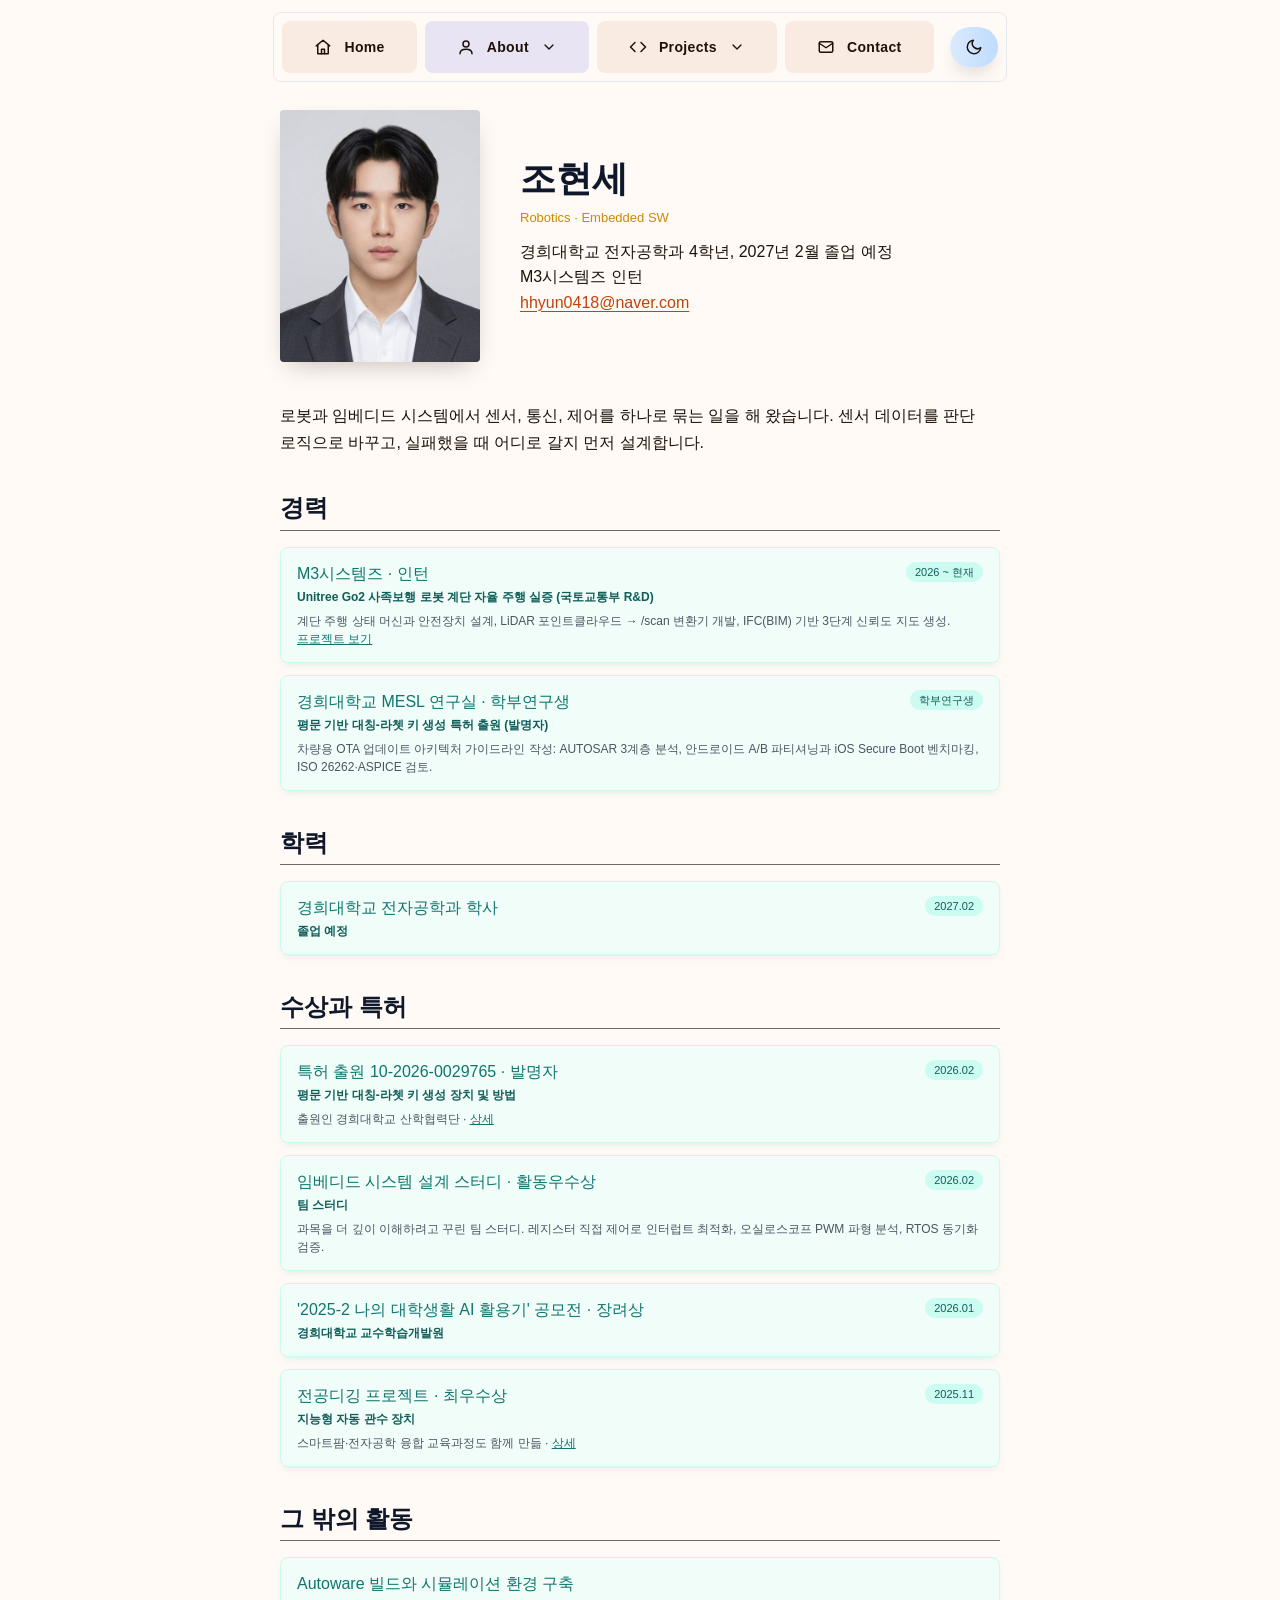
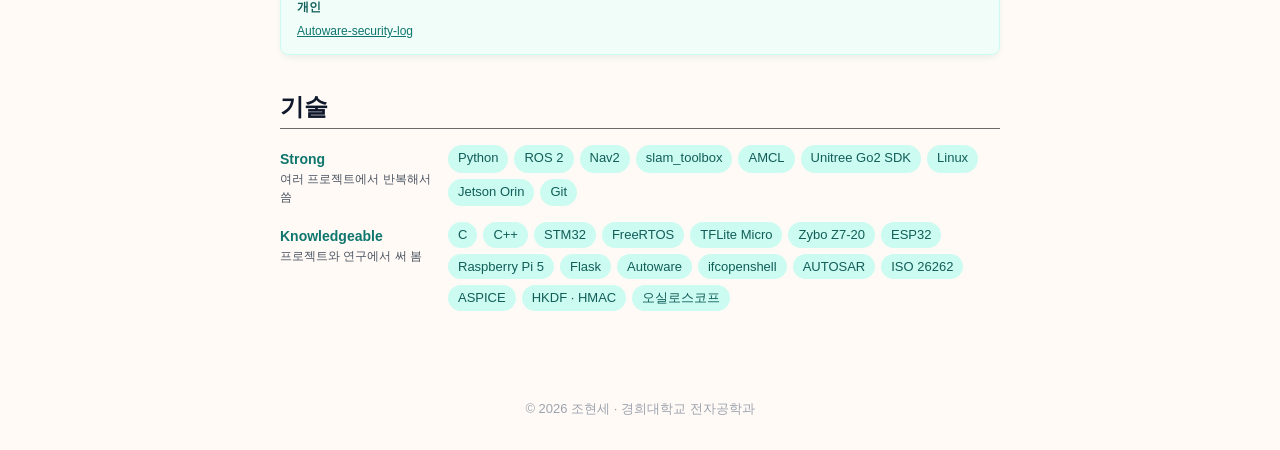
==== resume.html @ a8fcfc3b "포트폴리오 사이트 첫 배포 Co-Authored-By: Claude Opus 5.5 <noreply@anthropic.com> Claude-Session: https://claud" ====
<!doctype html>
<html lang="ko">
<head>
<meta charset="utf-8">
<meta name="viewport" content="width=device-width, initial-scale=1, viewport-fit=cover">
<title>Resume · 조현세</title>
<meta name="description" content="조현세의 경력, 학력, 수상과 특허, 기술">
<meta property="og:title" content="Resume · 조현세">
<meta property="og:description" content="조현세의 경력, 학력, 수상과 특허, 기술">
<meta property="og:image" content="https://hyuns-git.github.io/assets/media/go2-card.jpg">
<meta property="og:type" content="website">
<meta name="theme-color" content="#fffaf5">
<script>try{var t=localStorage.getItem('theme');if(t==='dark'||t==='light')document.documentElement.setAttribute('data-theme',t);}catch(e){}</script>
<link rel="stylesheet" href="assets/style.css">
</head>
<body>
<div class="nav-wrap">
<nav class="nav" aria-label="주요 메뉴">
<ul class="nav-items">
<li><a class="tile" href="index.html"><svg class="i" viewBox="0 0 24 24" aria-hidden="true"><path d="M3 10.5 12 3l9 7.5"/><path d="M5 9.5V21h14V9.5"/><path d="M10 21v-6h4v6"/></svg><span class="lbl">Home</span></a></li>
<li class="dd"><button class="tile" type="button" aria-expanded="false" aria-current="page"><svg class="i" viewBox="0 0 24 24" aria-hidden="true"><circle cx="12" cy="8" r="4"/><path d="M4 21c0-4 3.6-6 8-6s8 2 8 6"/></svg><span class="lbl">About</span><svg class="i chev" viewBox="0 0 24 24" aria-hidden="true"><path d="m6 9 6 6 6-6"/></svg></button>
<ul class="menu">
<li><a href="resume.html">이력서</a></li>
<li><a href="contact.html">연락처</a></li>
<li class="sep" role="separator"></li>
<li><a href="https://github.com/hyuns-git">GitHub ↗</a></li>
</ul></li>
<li class="dd"><button class="tile" type="button" aria-expanded="false"><svg class="i" viewBox="0 0 24 24" aria-hidden="true"><path d="m16 18 6-6-6-6"/><path d="m8 6-6 6 6 6"/></svg><span class="lbl">Projects</span><svg class="i chev" viewBox="0 0 24 24" aria-hidden="true"><path d="m6 9 6 6 6-6"/></svg></button>
<ul class="menu">
<li><a href="projects.html">전체 프로젝트</a></li>
<li class="sep" role="separator"></li>
<li><a href="projects/go2-stair.html">사족보행 로봇 도그레그 계단 자율 주행</a></li><li><a href="projects/balance-robot.html">2륜 자율 균형 로봇</a></li><li><a href="projects/patent.html">평문 기반 대칭-라쳇 키 생성 (특허 출원)</a></li><li><a href="projects/ev3.html">EV3 미로 탐색·객체 운반</a></li><li><a href="projects/walking-assist.html">STM32 탈부착형 보행 보조 모듈</a></li><li><a href="projects/edge-ai-trash.html">저전력 Edge AI 쓰레기 분류 시스템</a></li><li><a href="projects/turret.html">AI 지상 감시·정밀 타격 시스템</a></li><li><a href="projects/smart-irrigation.html">지능형 자동 관수 장치</a></li>
</ul></li>
<li><a class="tile" href="contact.html"><svg class="i" viewBox="0 0 24 24" aria-hidden="true"><rect x="3" y="5" width="18" height="14" rx="2"/><path d="m3 7 9 6 9-6"/></svg><span class="lbl">Contact</span></a></li>
</ul>
<button class="theme" type="button" aria-label="다크 모드 전환"><svg class="i moon" viewBox="0 0 24 24" aria-hidden="true"><path d="M21 12.8A9 9 0 1 1 11.2 3a7 7 0 0 0 9.8 9.8z"/></svg><svg class="i sun" viewBox="0 0 24 24" aria-hidden="true"><circle cx="12" cy="12" r="4"/><path d="M12 2v2M12 20v2M4.9 4.9l1.4 1.4M17.7 17.7l1.4 1.4M2 12h2M20 12h2M4.9 19.1l1.4-1.4M17.7 6.3l1.4-1.4"/></svg></button>
</nav>
</div>
<main class="page">
<div class="cv">
<div class="cv-h">
  <div class="cv-photo"><img src="assets/media/profile.jpg" alt="조현세 증명사진" width="200" height="252"></div>
  <div>
    <h1>조현세</h1>
    <p class="tag">Robotics · Embedded SW</p>
    <p>경희대학교 전자공학과 4학년, 2027년 2월 졸업 예정<br>M3시스템즈 인턴<br><a href="mailto:hhyun0418@naver.com">hhyun0418@naver.com</a></p>
  </div>
</div>
<p>로봇과 임베디드 시스템에서 센서, 통신, 제어를 하나로 묶는 일을 해 왔습니다. 센서 데이터를 판단 로직으로 바꾸고, 실패했을 때 어디로 갈지 먼저 설계합니다.</p>

<h2>경력</h2>
<ul class="ent">
<li><div class="t">M3시스템즈 · 인턴</div><div class="o">Unitree Go2 사족보행 로봇 계단 자율 주행 실증 (국토교통부 R&amp;D)</div><div class="d">계단 주행 상태 머신과 안전장치 설계, LiDAR 포인트클라우드 → /scan 변환기 개발, IFC(BIM) 기반 3단계 신뢰도 지도 생성. <a href="projects/go2-stair.html">프로젝트 보기</a></div><span class="yr">2026 ~ 현재</span></li>
<li><div class="t">경희대학교 MESL 연구실 · 학부연구생</div><div class="o">평문 기반 대칭-라쳇 키 생성 특허 출원 (발명자)</div><div class="d">차량용 OTA 업데이트 아키텍처 가이드라인 작성: AUTOSAR 3계층 분석, 안드로이드 A/B 파티셔닝과 iOS Secure Boot 벤치마킹, ISO 26262·ASPICE 검토.</div><span class="yr">학부연구생</span></li>
</ul>

<h2>학력</h2>
<ul class="ent">
<li><div class="t">경희대학교 전자공학과 학사</div><div class="o">졸업 예정</div><span class="yr">2027.02</span></li>
</ul>

<h2>수상과 특허</h2>
<ul class="ent">
<li><div class="t">특허 출원 10-2026-0029765 · 발명자</div><div class="o">평문 기반 대칭-라쳇 키 생성 장치 및 방법</div><div class="d">출원인 경희대학교 산학협력단 · <a href="projects/patent.html">상세</a></div><span class="yr">2026.02</span></li>
<li><div class="t">임베디드 시스템 설계 스터디 · 활동우수상</div><div class="o">팀 스터디</div><div class="d">과목을 더 깊이 이해하려고 꾸린 팀 스터디. 레지스터 직접 제어로 인터럽트 최적화, 오실로스코프 PWM 파형 분석, RTOS 동기화 검증.</div><span class="yr">2026.02</span></li>
<li><div class="t">'2025-2 나의 대학생활 AI 활용기' 공모전 · 장려상</div><div class="o">경희대학교 교수학습개발원</div><span class="yr">2026.01</span></li>
<li><div class="t">전공디깅 프로젝트 · 최우수상</div><div class="o">지능형 자동 관수 장치</div><div class="d">스마트팜·전자공학 융합 교육과정도 함께 만듦 · <a href="projects/smart-irrigation.html">상세</a></div><span class="yr">2025.11</span></li>
</ul>

<h2>그 밖의 활동</h2>
<ul class="ent">
<li><div class="t">Autoware 빌드와 시뮬레이션 환경 구축</div><div class="o">개인</div><div class="d"><a href="https://github.com/hyuns-git/Autoware-security-log">Autoware-security-log</a></div></li>
</ul>

<h2>기술</h2>
<div class="skills">
<div><div class="lv">Strong<small>여러 프로젝트에서 반복해서 씀</small></div>
<ul><li>Python</li><li>ROS 2</li><li>Nav2</li><li>slam_toolbox</li><li>AMCL</li><li>Unitree Go2 SDK</li><li>Linux</li><li>Jetson Orin</li><li>Git</li></ul></div>
<div><div class="lv">Knowledgeable<small>프로젝트와 연구에서 써 봄</small></div>
<ul><li>C</li><li>C++</li><li>STM32</li><li>FreeRTOS</li><li>TFLite Micro</li><li>Zybo Z7-20</li><li>ESP32</li><li>Raspberry Pi 5</li><li>Flask</li><li>Autoware</li><li>ifcopenshell</li><li>AUTOSAR</li><li>ISO 26262</li><li>ASPICE</li><li>HKDF · HMAC</li><li>오실로스코프</li></ul></div>
</div>
</div>
</main>
<footer class="foot">© 2026 조현세 · 경희대학교 전자공학과</footer>
<script src="assets/site.js"></script>
</body>
</html>
---- assets/style.css ----
/* Layout: floating tile nav, centered hero, stat cards, blue feature cards, 4-col project grid,
   TOC + article card, mint resume cards. Measured from quantumnovice.github.io (cream bg, #c2410c). */
:root{
  --bg:#fffaf5; --fg:#1c1209;
  --accent:#c2410c; --accent-alt:#5e5ce6;
  --blue-100:#dbeafe; --blue-200:#bfdbfe; --blue-400:#60a5fa; --blue-600:#2563eb;
  --gray-400:#9ca3af; --gray-600:#4b5563; --gray-800:#1f2937; --slate-600:#475569; --slate-900:#0f172a;
  --card:rgba(255,255,255,.85); --card-solid:#ffffff; --nav-line:#e5e7eb;
  --tile:rgba(194,65,12,.08); --tile-on:rgba(94,92,230,.14);
  --teal-bg:#f0fdf9; --teal-line:#ccfbf1; --teal-700:#0f766e; --teal-800:#115e59; --teal-pill:#ccfbf1;
  --pill-bg:#fff7ed; --pill-line:#fed7aa;
  --shadow:0 10px 15px -3px rgba(194,65,12,.08),0 4px 6px -4px rgba(194,65,12,.08);
  /* diagram tokens */
  --surface:#ffffff; --rule:#eadfd5; --ink:var(--fg); --ink-2:#6b5f55; --ink-3:#a0938a;
  --laser:var(--accent); --laser-dim:rgba(194,65,12,.08); --warn:#dc2626;
  --font:-apple-system,BlinkMacSystemFont,"Segoe UI",Roboto,"Apple SD Gothic Neo","Malgun Gothic","Noto Sans KR",Oxygen,Ubuntu,Cantarell,"Helvetica Neue",sans-serif;
  --mono:ui-monospace,SFMono-Regular,Menlo,Consolas,monospace;
  color-scheme:light;
}
:root[data-theme="dark"]{
  --bg:#0b1020; --fg:#e8e6e3;
  --accent:#f97316; --accent-alt:#8b8aff;
  --blue-100:rgba(255,255,255,.03); --blue-200:rgba(255,255,255,.06); --blue-400:#7cb4ff; --blue-600:#93c5fd;
  --gray-400:#6b7280; --gray-600:#cbd5e1; --gray-800:#f1f5f9; --slate-600:#cbd5e1; --slate-900:#ffffff;
  --card:rgba(255,255,255,.03); --card-solid:#121831; --nav-line:rgba(255,255,255,.1);
  --tile:rgba(255,255,255,.04); --tile-on:rgba(139,138,255,.18);
  --teal-bg:rgba(45,212,191,.06); --teal-line:rgba(45,212,191,.18); --teal-700:#5eead4; --teal-800:#99f6e4; --teal-pill:rgba(45,212,191,.15);
  --pill-bg:rgba(249,115,22,.12); --pill-line:rgba(249,115,22,.3);
  --shadow:0 10px 25px -5px rgba(0,0,0,.4);
  --surface:#121831; --rule:#2a3150; --ink-2:#aab0c4; --ink-3:#6f7690; --laser-dim:rgba(249,115,22,.12); --warn:#f87171;
  color-scheme:dark;
}

:root{--faint:var(--ink-3)}
*{box-sizing:border-box}
[hidden]{display:none!important}
html{scroll-behavior:smooth}
body{margin:0;background:var(--bg);color:var(--fg);font-family:var(--font);font-size:16px;line-height:1.5;
  -webkit-font-smoothing:antialiased;word-break:keep-all;overflow-wrap:anywhere;
  padding-left:max(16px,env(safe-area-inset-left,0px));padding-right:max(16px,env(safe-area-inset-right,0px))}
a{color:inherit;text-decoration:none}
img,video{max-width:100%}
h1,h2,h3,h4{margin:0;text-wrap:balance}
p{margin:0}
svg.i{width:18px;height:18px;flex:none;fill:none;stroke:currentColor;stroke-width:2;stroke-linecap:round;stroke-linejoin:round}
a:focus-visible,button:focus-visible,input:focus-visible{outline:2px solid var(--accent);outline-offset:2px}

/* ---------- floating nav ---------- */
.nav-wrap{position:fixed;top:calc(12px + env(safe-area-inset-top,0px));left:0;right:0;z-index:50;display:flex;justify-content:center;
  padding-left:max(12px,env(safe-area-inset-left,0px));padding-right:max(12px,env(safe-area-inset-right,0px));pointer-events:none}
.nav{pointer-events:auto;display:flex;align-items:center;gap:8px;padding:8px;border:1px solid var(--nav-line);border-radius:8px;
  background:rgba(255,250,245,.72);backdrop-filter:blur(40px);-webkit-backdrop-filter:blur(40px);max-width:100%}
:root[data-theme="dark"] .nav{background:rgba(11,16,32,.72);box-shadow:0 25px 50px -12px rgba(0,0,0,.5)}
.nav-items{display:flex;gap:8px;list-style:none;margin:0;padding:0}
.nav-items > li{position:relative}
.tile{display:flex;align-items:center;gap:12px;padding:16px 32px;border-radius:8px;background:var(--tile);color:var(--fg);
  font:600 14px/20px var(--font);letter-spacing:.025em;border:0;cursor:pointer;white-space:nowrap;transition:transform .3s ease-out,background .3s}
.tile:hover{transform:translateY(-2px)}
.tile[aria-current="page"]{background:var(--tile-on)}
.tile .chev{width:16px;height:16px;transition:transform .2s}
.dd[data-open] .chev{transform:rotate(180deg)}
.menu{position:absolute;top:calc(100% + 8px);left:0;min-width:300px;list-style:none;margin:0;padding:8px;border:1px solid var(--nav-line);
  border-radius:8px;background:var(--card-solid);box-shadow:0 20px 40px -12px rgba(28,18,9,.25);display:none}
.dd[data-open] .menu{display:block}
.menu a{display:block;padding:9px 12px;border-radius:6px;font-size:14px;color:var(--fg)}
.menu a:hover{background:var(--tile)}
.menu .sep{height:1px;background:var(--nav-line);margin:6px 4px}
.theme{margin-left:8px;display:flex;align-items:center;justify-content:center;width:48px;height:40px;border-radius:999px;border:0;cursor:pointer;
  background:linear-gradient(to right,#dbeafe,#bfdbfe);color:#1c1209;box-shadow:0 10px 15px -3px rgba(0,0,0,.1)}
:root[data-theme="dark"] .theme{background:linear-gradient(to right,#374151,#1f2937);color:#fde68a}
.theme .sun{display:none}
:root[data-theme="dark"] .theme .sun{display:block}
:root[data-theme="dark"] .theme .moon{display:none}

.page{max-width:1152px;margin:0 auto;padding-top:calc(110px + env(safe-area-inset-top,0px));padding-bottom:64px}

/* ---------- home hero ---------- */
.hero{text-align:center;padding-top:10px}
.ring{width:128px;height:128px;margin:0 auto 32px;border-radius:50%;padding:4px;
  background:linear-gradient(to bottom right,var(--accent-alt),var(--accent));box-shadow:0 25px 50px -12px rgba(0,0,0,.25)}
.ring > span{width:100%;height:100%;border-radius:50%;display:flex;align-items:center;justify-content:center;background:var(--bg)}
.ring > span > span{width:112px;height:112px;border-radius:50%;overflow:hidden;display:flex;align-items:center;justify-content:center;
  background:#1e293b;color:#fff;font:700 40px/1 var(--font)}
.ring img{width:100%;height:100%;object-fit:cover}
.hero h1{font:400 24px/30px var(--font);color:var(--accent)}
.hero .loc{display:inline-flex;align-items:center;gap:4px;font-size:14px;line-height:20px;margin-top:0}
.hero .loc svg{width:14px;height:14px;color:#e11d48}
.hero .role{font-size:14px;line-height:20px}
.cta{display:flex;flex-wrap:wrap;justify-content:center;gap:8px;margin:48px 0 40px}
.btn{display:inline-flex;align-items:center;justify-content:center;gap:12px;padding:16px 32px;border-radius:8px;font:600 16px/24px var(--font);transition:transform .3s,box-shadow .3s,background .3s}
.btn:hover{transform:scale(1.05)}
.btn.primary{background:var(--accent);color:#fff}
.btn.primary:hover{box-shadow:0 25px 50px -12px rgba(194,65,12,.45)}
.btn.primary:hover .i{transform:translateX(4px)}
.btn .i{transition:transform .3s}
.btn.soft{background:var(--blue-100);border:1px solid rgba(0,0,0,.2);color:var(--fg)}
.btn.soft:hover{background:var(--blue-200)}
:root[data-theme="dark"] .btn.soft{border-color:rgba(255,255,255,.2)}
.social{display:flex;justify-content:center;gap:24px}
.social a{display:flex;padding:16px;border:1px solid rgba(0,0,0,.2);border-radius:8px;background:rgba(255,255,255,.05);transition:transform .3s,border-color .3s,color .3s}
.social a:hover{transform:scale(1.1);border-color:rgba(0,0,0,.4);color:var(--blue-400)}
:root[data-theme="dark"] .social a{border-color:rgba(255,255,255,.2)}
.social .i{width:22px;height:22px}

/* ---------- stats ---------- */
.stats{display:grid;grid-template-columns:repeat(3,minmax(0,1fr));gap:24px;padding:40px 0;max-width:1056px;margin:0 auto}
.stat{text-align:center;padding:32px;border-radius:8px;background:rgba(194,65,12,.04);border:1px solid rgba(194,65,12,.1);transition:transform .5s}
.stat:hover{transform:scale(1.05)}
:root[data-theme="dark"] .stat{background:rgba(255,255,255,.02);border-color:rgba(255,255,255,.1)}
.stat .ic{width:64px;height:64px;margin:0 auto 24px;border-radius:8px;display:flex;align-items:center;justify-content:center;color:var(--accent);
  background:linear-gradient(to bottom right,rgba(194,65,12,.2),rgba(94,92,230,.2))}
.stat .ic .i{width:26px;height:26px}
.stat b{display:block;font:400 36px/40px var(--font);margin-bottom:8px;
  background:linear-gradient(to right,var(--accent-alt),var(--accent));-webkit-background-clip:text;background-clip:text;color:transparent}
.stat span{font-size:16px;color:var(--gray-600)}

/* ---------- featured (blue cards) ---------- */
.featured{padding:16px 0;max-width:1056px;margin:0 auto}
.sec-title{text-align:center;font:400 24px/32px var(--font);color:var(--accent);margin-bottom:16px}
.feat{list-style:none;padding:0;margin:0;display:grid;gap:24px}
.feat a{display:flex;align-items:center;gap:24px;padding:32px;border-radius:8px;background:var(--blue-100);border:1px solid rgba(255,255,255,.1);transition:transform .5s,background .5s}
.feat a:hover{transform:scale(1.02);background:var(--blue-200)}
.feat .txt{flex:1;min-width:0}
.feat h3{font:700 18px/28px var(--font);color:var(--gray-600);margin-bottom:8px;transition:color .3s}
.feat a:hover h3{color:var(--blue-600)}
.feat .meta{display:flex;flex-wrap:wrap;align-items:center;gap:4px 12px;color:var(--gray-600);font-size:16px}
.feat .meta .v{font-weight:600;color:var(--blue-400)}
.feat .meta .dot{width:4px;height:4px;border-radius:50%;background:currentColor}
.feat .num{text-align:center;flex:none;min-width:84px}
.feat .num b{display:block;font:700 24px/32px var(--font);color:var(--blue-400)}
.feat .num span{font-size:12px;color:var(--gray-600)}
.feat .go{flex:none;color:var(--gray-600)}
.more{display:flex;justify-content:center;margin-top:48px}

/* ---------- list pages ---------- */
.list-h{text-align:center;margin-bottom:32px}
.list-h h1{font:700 48px/1 var(--font);color:var(--slate-900);margin-bottom:16px}
.list-h p{max-width:672px;margin:0 auto;color:var(--slate-600)}
.search{display:block;width:100%;max-width:768px;margin:0 auto 40px;padding:16px 20px;border-radius:8px;border:1px solid rgba(194,65,12,.15);
  background:var(--card);color:var(--fg);font:16px/24px var(--font);box-shadow:var(--shadow);outline:none}
.search:focus{border-color:rgba(194,65,12,.4)}
.grid{display:grid;grid-template-columns:repeat(4,minmax(0,1fr));gap:24px;list-style:none;padding:0;margin:0}
.card{display:block;height:100%;overflow:hidden;border-radius:8px;border:1px solid rgba(194,65,12,.12);background:var(--card);box-shadow:var(--shadow);transition:transform .3s,border-color .3s}
.card:hover{transform:translateY(-4px);border-color:rgba(194,65,12,.3)}
.card img{display:block;width:100%;height:192px;object-fit:cover;background:#fff}
.card img.fig{object-fit:contain}
.card .body{padding:24px}
.card h3{font:700 18px/28px var(--font);color:var(--gray-800);margin-bottom:12px}
.card p{font-size:14px;line-height:20px;color:var(--gray-600);display:-webkit-box;-webkit-line-clamp:3;-webkit-box-orient:vertical;overflow:hidden}
.card .grp{display:inline-block;margin-top:14px;font-size:12px;color:var(--accent);background:var(--pill-bg);border:1px solid var(--pill-line);padding:2px 10px;border-radius:999px}
.empty{text-align:center;color:var(--gray-600);padding:32px 0}

/* ---------- article (project detail) ---------- */
.back{display:inline-flex;align-items:center;gap:8px;padding:8px 16px;border-radius:6px;background:var(--accent);color:#fff;font-size:14px;margin-bottom:20px}
.art-wrap{display:grid;grid-template-columns:250px minmax(0,1fr);gap:32px;align-items:start}
.toc{position:sticky;top:120px;padding:16px;border-radius:12px;background:var(--card);border:1px solid rgba(194,65,12,.08);box-shadow:var(--shadow)}
.toc b{display:block;font-size:14px;margin-bottom:8px}
.toc ol{list-style:none;margin:0;padding:0;display:grid;gap:2px}
.toc a{display:block;padding:6px 8px;border-radius:6px;font-size:14px;color:var(--gray-600)}
.toc a:hover,.toc a.on{background:var(--tile);color:var(--accent)}
.article{padding:32px;border-radius:12px;background:var(--card-solid);box-shadow:var(--shadow);border:1px solid rgba(194,65,12,.06);min-width:0;font-size:15px;line-height:1.75}
.pills{display:flex;flex-wrap:wrap;gap:8px;margin-bottom:14px}
.pill{font-size:12px;line-height:18px;padding:3px 10px;border-radius:999px;border:1px solid var(--nav-line);color:var(--gray-600);background:transparent}
.pill.date{background:var(--pill-bg);border-color:var(--pill-line);color:var(--accent);font-weight:600}
.article h1{font:700 26px/1.3 var(--font);color:var(--slate-900)}
.article .sub{color:var(--gray-600);font-size:14px;margin-top:8px}
.article section{margin-top:40px;scroll-margin-top:120px}
.article h2{font:700 19px/1.4 var(--font);color:var(--slate-900);margin-bottom:14px}
.article p{margin-bottom:12px}
.article .note{color:var(--gray-600);font-size:14px}
.article a{color:var(--accent);text-decoration:underline;text-underline-offset:3px}
.summary{margin:24px 0 0;border-top:1px solid var(--rule)}
.summary > div{display:grid;grid-template-columns:4.5rem minmax(0,1fr);gap:16px;padding:12px 0;border-bottom:1px solid var(--rule)}
.summary dt{font-weight:700;color:var(--accent);font-size:14px;padding-top:2px}
.summary dd{margin:0}
.media{margin-top:24px}
.media video,.media img.wide{display:block;width:100%;border-radius:8px;border:1px solid var(--rule);background:#f5efe9}
.media img.wide{background:#fff}
.cap{display:flex;flex-wrap:wrap;justify-content:space-between;gap:2px 12px;margin-top:6px;color:var(--ink-3);font-size:12px}
.clips{display:grid;grid-template-columns:repeat(2,minmax(0,1fr));gap:12px;margin-top:12px}
.clips video{display:block;width:100%;aspect-ratio:1/1;object-fit:cover;border-radius:8px;border:1px solid var(--rule)}
.gallery{display:grid;grid-template-columns:repeat(3,minmax(0,1fr));gap:12px;margin-top:16px}
.gallery.g4{grid-template-columns:repeat(4,minmax(0,1fr))}
.gallery img{display:block;width:100%;aspect-ratio:1/1;object-fit:cover;border-radius:8px;border:1px solid var(--rule)}
.gallery img.fit{object-fit:contain;background:#fff}
.diagram{overflow-x:auto;border:1px solid var(--rule);border-radius:8px;background:var(--surface);padding:12px}
.diagram svg{display:block;min-width:560px;width:100%;height:auto}
.log{list-style:none;padding:0;margin:0;display:grid;gap:10px}
.log li{display:grid;grid-template-columns:2rem minmax(0,1fr);gap:8px;padding:14px 16px;border-radius:8px;background:var(--blue-100)}
.log .i{font-family:var(--mono);color:var(--blue-400);font-size:13px;font-weight:700;padding-top:3px}
.log .p{font-weight:700;color:var(--gray-800)}
.log .a{color:var(--gray-600);font-size:14px;margin-top:2px}
ul.role{margin:0;padding-left:1.2em}
ul.role li{margin-bottom:4px}
ul.role li::marker{color:var(--accent)}
.kv{display:grid;grid-template-columns:minmax(0,9rem) minmax(0,1fr);gap:8px 16px;margin:0}
.kv dt{color:var(--gray-600)}
.kv dd{margin:0;font-variant-numeric:tabular-nums}
.bars{display:grid;gap:12px}
.bar-row{display:grid;grid-template-columns:5.5rem minmax(0,1fr) 3.6rem;gap:14px;align-items:center}
.bar-row .mono{color:var(--gray-600);font-size:13px}
.track{height:14px;background:var(--blue-100);border-radius:4px;overflow:hidden}
.fill{height:100%;background:var(--gray-400)}
.bar-row.best .fill{background:var(--accent)}
.bar-row.best .mono,.bar-row.best .val{color:var(--accent)}
.val{font-weight:700;text-align:right;font-variant-numeric:tabular-nums}
.links{list-style:none;padding:0;margin:0;display:grid;gap:6px}
.links .mono{color:var(--ink-3);margin-left:8px;font-size:13px}
.mono{font-family:var(--mono)}
.mission{display:grid;grid-template-columns:minmax(0,.8fr) minmax(0,1.2fr);gap:20px;align-items:start;margin-top:24px}
.mission > *{min-width:0}
.mission video{display:block;width:100%;aspect-ratio:9/16;max-height:600px;object-fit:cover;border-radius:8px;border:1px solid var(--rule)}
.mission .mono{font-size:12px;color:var(--ink-3)}
.steps{list-style:none;padding:0;margin:8px 0 0;display:grid;gap:6px}
.steps button,.steps li.off > div{width:100%;display:grid;grid-template-columns:2.8rem minmax(0,1fr) auto;gap:10px;align-items:center;text-align:left;padding:11px 14px;border:0;border-radius:8px;background:var(--blue-100);color:var(--fg);font:inherit;font-size:14px;cursor:pointer;transition:background .3s}
.steps button:hover{background:var(--blue-200)}
.steps button.on{background:var(--tile-on);box-shadow:inset 0 0 0 1px var(--accent-alt)}
.steps .tc{font-family:var(--mono);font-size:12px;color:var(--blue-400)}
.steps .sp{font-size:12px;color:var(--gray-600)}
.steps li.off > div{cursor:default;background:transparent;border:1px dashed var(--nav-line);color:var(--gray-600)}
.pager{display:flex;justify-content:space-between;gap:16px;margin-top:48px;padding-top:20px;border-top:1px solid var(--rule)}
.pager a{text-decoration:none;color:var(--fg);max-width:48%;font-weight:600;font-size:14px}
.pager a:hover{color:var(--accent)}
.pager small{display:block;color:var(--ink-3);font-weight:400;font-size:12px}

/* ---------- resume ---------- */
.cv{max-width:720px;margin:0 auto}
.cv-h{display:flex;align-items:center;gap:40px;margin-bottom:40px}
.cv-photo{width:200px;height:252px;flex:none;border-radius:4px;overflow:hidden;background:#e5e7eb;box-shadow:0 10px 25px -10px rgba(28,18,9,.3)}
.cv-photo img{display:block;width:100%;height:100%;object-fit:cover}
.cv-h h1{font:700 36px/1.2 var(--font);color:var(--slate-900)}
.cv-h .tag{color:#ca8a04;font-size:13px;margin:8px 0 10px}
.cv-h p{font-size:16px;line-height:1.6}
.cv-h a,.cv > p a{color:var(--accent);text-decoration:underline;text-underline-offset:3px}
.cv > p{line-height:1.7}
.cv h2{font:700 24px/1.3 var(--font);color:var(--slate-900);padding-bottom:6px;border-bottom:1px solid #6b6b6b;margin:36px 0 16px}
:root[data-theme="dark"] .cv h2{border-color:var(--nav-line)}
.cv h3.sub{font:500 20px/1.3 var(--font);margin:-6px 0 16px}
.ent{list-style:none;padding:0;margin:0;display:grid;gap:12px}
.ent li{position:relative;padding:14px 16px;border-radius:8px;background:var(--teal-bg);border:1px solid var(--teal-line);box-shadow:0 4px 10px -4px rgba(15,118,110,.15)}
.ent .t{font-size:16px;color:var(--teal-700);padding-right:96px}
.ent .o{font-size:12px;font-weight:600;color:var(--teal-800);margin-top:2px}
.ent .d{font-size:12px;color:var(--gray-600);margin-top:6px}
.ent .yr{position:absolute;top:14px;right:16px;font-size:11px;padding:2px 9px;border-radius:999px;background:var(--teal-pill);color:var(--teal-800)}
.ent a{color:var(--teal-700);text-decoration:underline;font-size:12px}
.skills{display:grid;gap:16px}
.skills > div{display:grid;grid-template-columns:9.5rem minmax(0,1fr);gap:16px}
.skills .lv{font-weight:700;color:var(--teal-700);font-size:14px;padding-top:4px}
.skills .lv small{display:block;color:var(--gray-600);font-weight:400;font-size:12px}
.skills ul{list-style:none;padding:0;margin:0;display:flex;flex-wrap:wrap;gap:6px}
.skills li{font-size:13px;padding:3px 10px;border-radius:999px;background:var(--teal-pill);color:var(--teal-800)}

/* ---------- contact ---------- */
.contact{max-width:768px;margin:0 auto;padding:32px;border-radius:12px;background:var(--card-solid);box-shadow:var(--shadow);border:1px solid rgba(194,65,12,.08)}
.contact dl{display:grid;grid-template-columns:6rem minmax(0,1fr);gap:16px;margin:0}
.contact dt{color:var(--gray-600);font-size:14px;padding-top:2px}
.contact dd{margin:0;word-break:break-all}
.contact dd a{color:var(--accent);text-decoration:underline;text-underline-offset:3px}
.copy{margin-left:10px;font:13px var(--font);padding:3px 10px;border-radius:6px;border:1px solid var(--nav-line);background:var(--bg);color:var(--gray-600);cursor:pointer}

.foot{text-align:center;color:var(--gray-400);font-size:13px;padding:24px 0 calc(32px + env(safe-area-inset-bottom,0px))}

/* ---------- responsive ---------- */
@media (max-width:1024px){
  .grid{grid-template-columns:repeat(3,minmax(0,1fr))}
  .tile{padding:14px 20px}
}
@media (max-width:860px){
  .grid{grid-template-columns:repeat(2,minmax(0,1fr))}
  .art-wrap{grid-template-columns:minmax(0,1fr)}
  .toc{position:static}
  .tile{padding:12px 14px;gap:8px}
}
@media (max-width:640px){
  .nav{gap:4px;padding:6px}
  .nav-items{gap:4px}
  .tile{padding:10px;gap:6px;font-size:13px}
  .tile .lbl{display:none}
  .tile[aria-current="page"] .lbl{display:inline}
  .theme{margin-left:2px;width:40px;height:36px}
  .page{padding-top:calc(88px + env(safe-area-inset-top,0px))}
  .cta{flex-direction:column;align-items:stretch;margin:36px 0 32px}
  .stats{gap:8px;padding:32px 0}
  .stat{padding:16px 6px}
  .stat .ic{width:44px;height:44px;margin-bottom:12px}
  .stat .ic .i{width:20px;height:20px}
  .stat b{font-size:28px;line-height:32px;margin-bottom:4px}
  .stat span{font-size:13px}
  .feat{gap:14px}
  .feat a{flex-wrap:wrap;padding:22px;gap:10px 12px}
  .feat .txt{flex-basis:100%}
  .feat .num{text-align:left;display:flex;align-items:baseline;gap:8px;min-width:0;flex:1}
  .feat .meta{font-size:14px}
  .menu{position:fixed;left:12px;right:12px;top:72px;min-width:0;max-height:70vh;overflow:auto}
  .grid{grid-template-columns:minmax(0,1fr)}
  .list-h h1{font-size:36px}
  .article{padding:20px}
  .summary > div,.kv,.skills > div,.contact dl{grid-template-columns:minmax(0,1fr);gap:2px}
  .kv dd{margin-bottom:8px}
  .gallery,.gallery.g4{grid-template-columns:repeat(2,minmax(0,1fr));gap:8px}
  .clips,.mission{grid-template-columns:minmax(0,1fr)}
  .mission video{max-height:520px;width:auto;margin-inline:auto}
  .cv-h{flex-direction:column;align-items:flex-start;gap:20px}
  .cv-photo{width:132px;height:166px}
  .cv-h h1{font-size:30px}
}
@media (prefers-reduced-motion:reduce){*{transition:none!important;scroll-behavior:auto!important}}
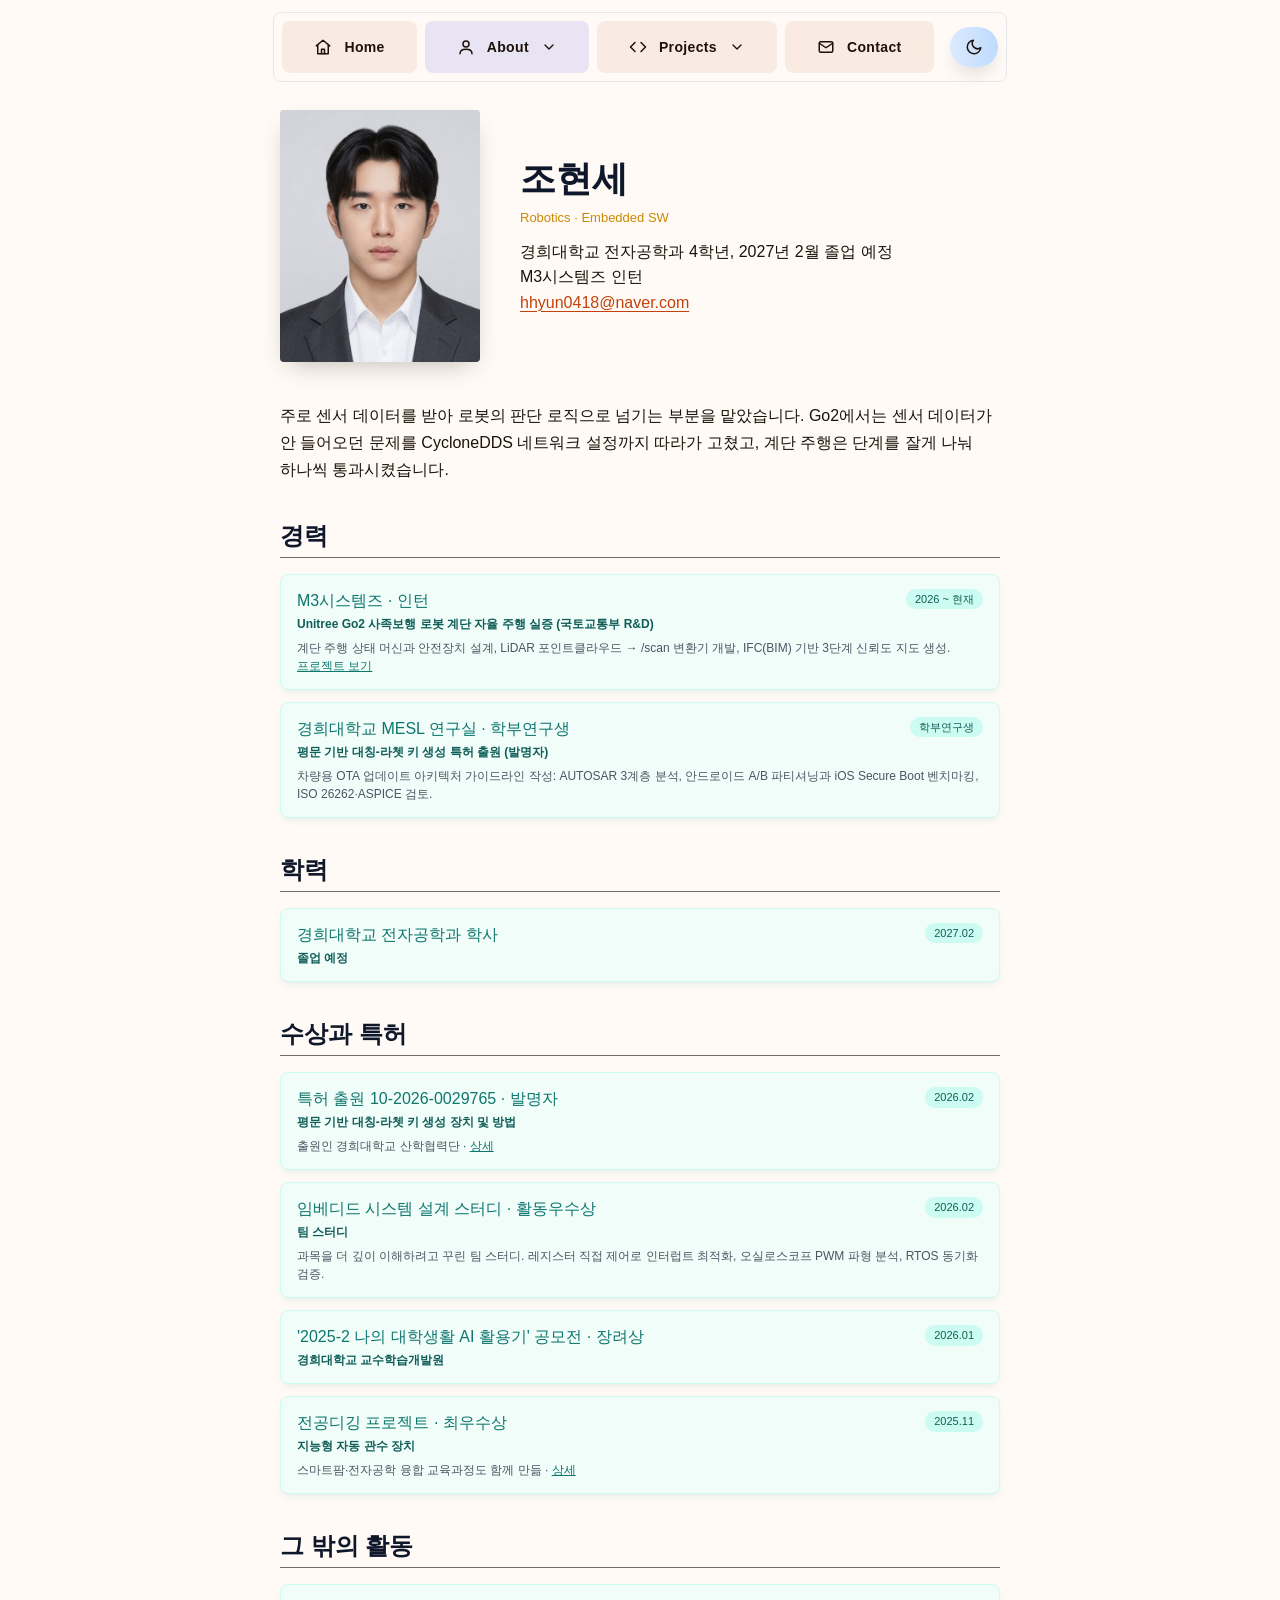
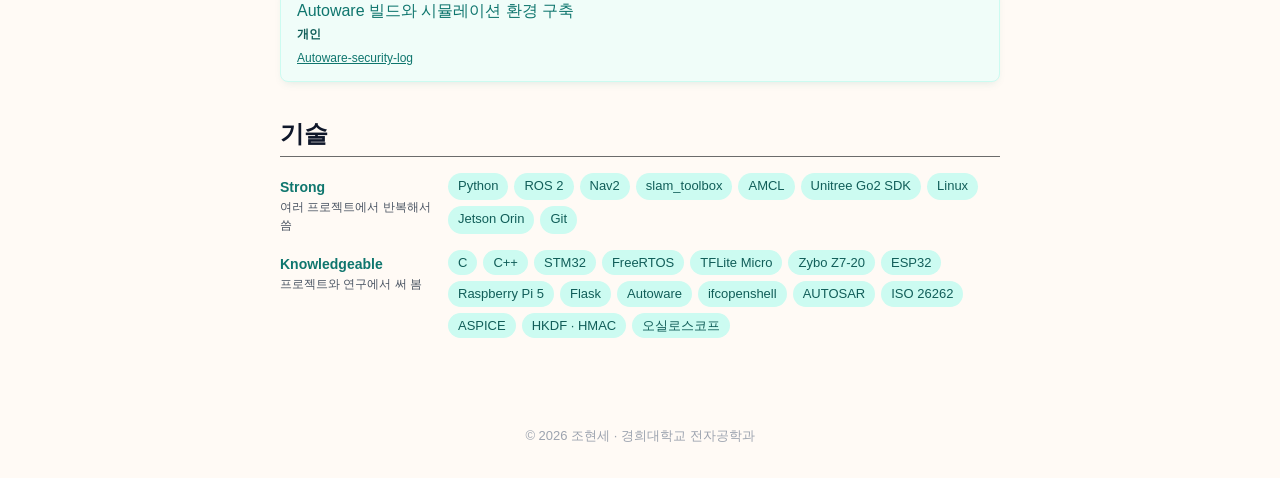
==== commit 1409e831: "포트폴리오 문장 다듬기 Co-Authored-By: Claude Opus 5.5 <noreply@anthropic.com> Claude-Session: https://claude." ====
--- a/resume.html
+++ b/resume.html
@@ -46,7 +46,7 @@
     <p>경희대학교 전자공학과 4학년, 2027년 2월 졸업 예정<br>M3시스템즈 인턴<br><a href="mailto:hhyun0418@naver.com">hhyun0418@naver.com</a></p>
   </div>
 </div>
-<p>로봇과 임베디드 시스템에서 센서, 통신, 제어를 하나로 묶는 일을 해 왔습니다. 센서 데이터를 판단 로직으로 바꾸고, 실패했을 때 어디로 갈지 먼저 설계합니다.</p>
+<p>주로 센서 데이터를 받아 로봇의 판단 로직으로 넘기는 부분을 맡았습니다. Go2에서는 센서 데이터가 안 들어오던 문제를 CycloneDDS 네트워크 설정까지 따라가 고쳤고, 계단 주행은 단계를 잘게 나눠 하나씩 통과시켰습니다.</p>
 
 <h2>경력</h2>
 <ul class="ent">
--- a/assets/style.css
+++ b/assets/style.css
@@ -34,6 +34,7 @@
 :root{--faint:var(--ink-3)}
 *{box-sizing:border-box}
 [hidden]{display:none!important}
+figure{margin:0}
 html{scroll-behavior:smooth}
 body{margin:0;background:var(--bg);color:var(--fg);font-family:var(--font);font-size:16px;line-height:1.5;
   -webkit-font-smoothing:antialiased;word-break:keep-all;overflow-wrap:anywhere;
